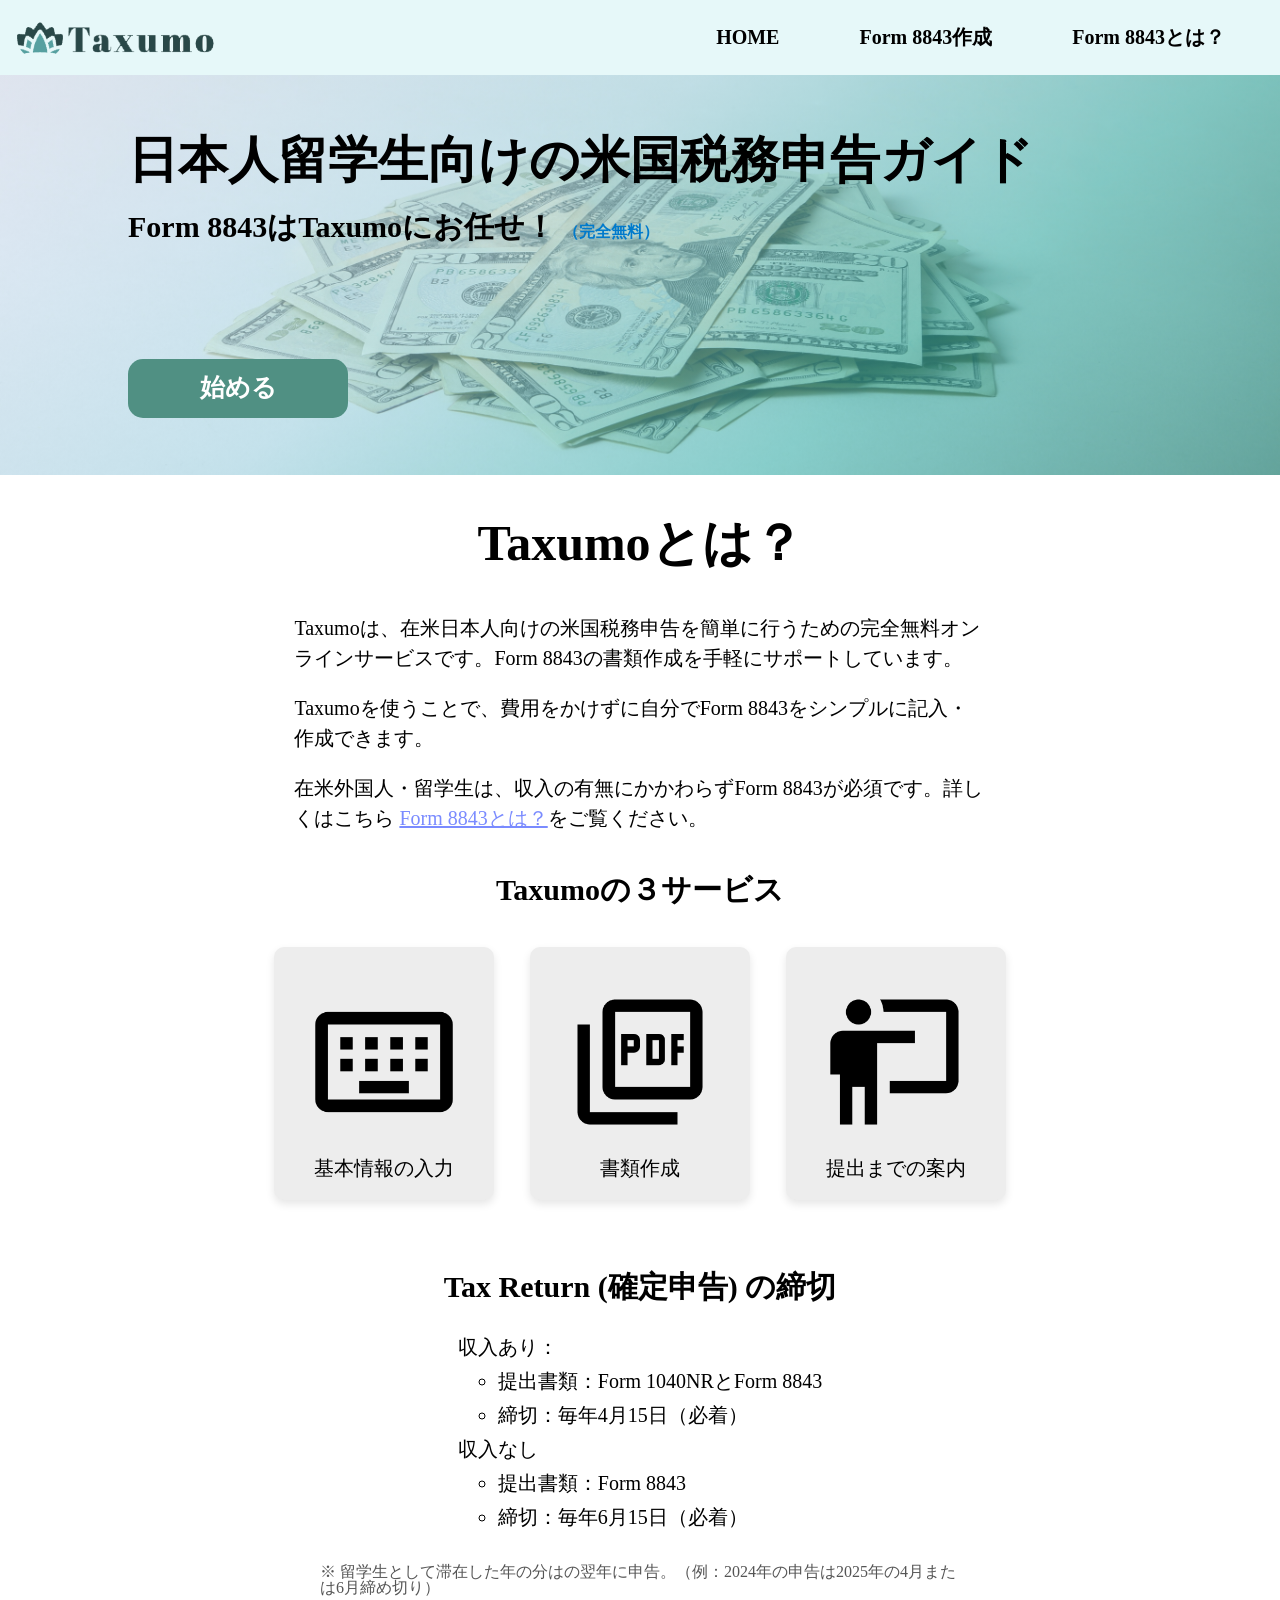
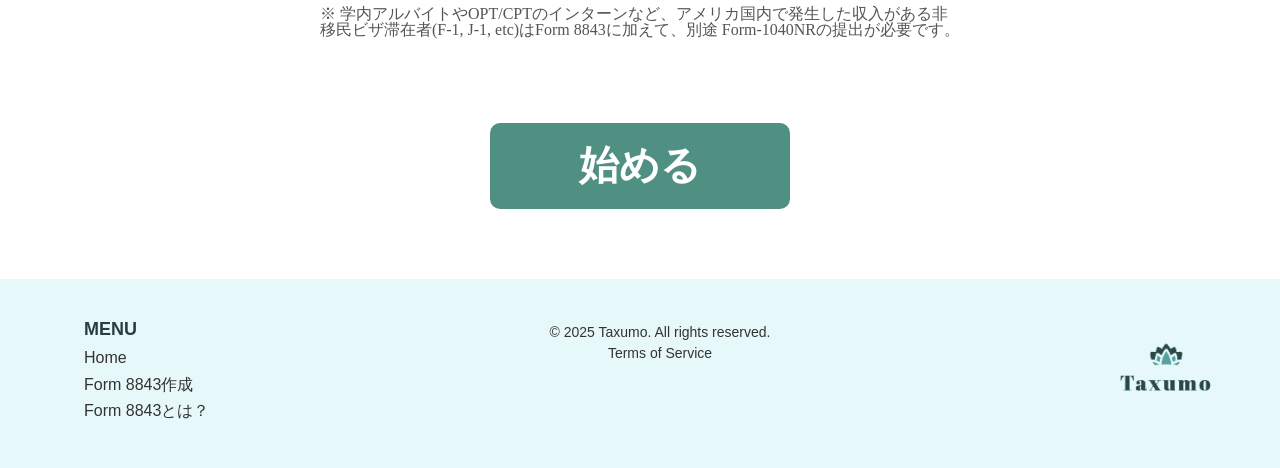
==== tax-tool/index.html @ c22b90a5 "changed folder name to tax-tool to connect dev and deploy env" ====
<!DOCTYPE html>
<html lang="ja">

<head>
    <meta charset="UTF-8">
    <meta name="viewport" content="width=device-width,initial-scale=1">
    <title>自分で作成するForm 8843 | Taxumo - 米国税務申告ガイド</title>
    <meta name="description" content="Taxumoは、留学生や在米外国人が自分でForm 8843を作成するための完全無料オンラインサービスです。米国税務申告に必要な情報をシンプルに入力でき、申請手続きもサポートします。">
    <meta name="keywords" content="Form 8843, f8843, 留学生, 米国税務, 税務申告, Taxumo, 自分で作成, 完全無料">
    <!-- Open Graph tags -->
    <meta property="og:title" content="自分で作成するForm 8843 | Taxumo">
    <meta property="og:description" content="Taxumoは、在米外国人や留学生が完全無料で自分でForm 8843を作成できるオンラインサービスです。">
    <meta property="og:url" content="https://entama.jp/tax-tool/">
    <meta property="og:type" content="website">
    <link rel="stylesheet" href="./css/destyle.css">
    <link rel="stylesheet" href="./css/home.css">
    <script src="./js/router.js"></script>
    <link rel="icon" href="./image/logo/taxumo-mark.png" type="image/png">
    
    <!-- Google tag (gtag.js) -->
    <script async src="https://www.googletagmanager.com/gtag/js?id=G-BQM5PJKJGV"></script>
    <script>
    window.dataLayer = window.dataLayer || [];
    function gtag(){dataLayer.push(arguments);}
    gtag('js', new Date());

    gtag('config', 'G-BQM5PJKJGV');
    </script>
</head>

<body>
    <header>
        <nav class="menu">
            <a href="#" id="top-left-logo">
                <img src="./image/logo/taxumo-mark.png" alt="icon" width="50" height=auto>
                <h1><img src="./image/logo/taxumo-letter.png" alt="icon" width="150" height=auto></h1>
                </h1>
            </a>

            <!-- hamburger menu -->
            <div class="hamburger-menu" onclick="toggleMenu(this)">
                <div class="hamburger-line"></div>
                <div class="hamburger-line"></div>
                <div class="hamburger-line"></div>
            </div>

            <ul id="menu-list">
                <li><a id="headerHomeBtn" href="javascript:void(0)">HOME</a></li>
                <li><a id="headerAgreementBtn" href="javascript:void(0)">Form 8843作成</a></li>
                <li><a href="https://ryugaku.entama.jp/2024/04/f1-student-tax-form-8843-and-1040nr/">Form 8843とは？</a></li>
                <!-- Switch JPN EN -->
                <!-- <li><a href="#"></a></li>
            <li><a href="#"></a></li> -->
            <!-- <li><a href="#">Login</a></li> -->
            </ul>
        </nav>
    </header>
    <!-- メニューを全表示かアイコンのみか判別するJS -->
    <script>
        function toggleMenu(element) {
            element.classList.toggle("active");
        }
    </script>

    <main>
        <!-- トップ -->
        <section class="top">
            <div class="top-title">
                <h1>日本人留学生向けの米国税務申告ガイド</h1>
                <h2>Form 8843はTaxumoにお任せ！ <span style="font-size:16px;color:#007acc;">（完全無料）</span></h2>
            </div>
            <h3><a id="goToAgreementBtn1" href="javascript:void(0)">始める</a></h3>
        </section>
        <!-- サービス概要 -->
        <section class="intro-service">
            <h1>Taxumoとは？</h1>
            <p>Taxumoは、在米日本人向けの米国税務申告を簡単に行うための完全無料オンラインサービスです。Form 8843の書類作成を手軽にサポートしています。</p>
            <p>Taxumoを使うことで、費用をかけずに自分でForm 8843をシンプルに記入・作成できます。</p>
            <p>在米外国人・留学生は、収入の有無にかかわらずForm 8843が必須です。詳しくはこちら
                <a href="https://ryugaku.entama.jp/2024/04/f1-student-tax-form-8843-and-1040nr/"><span>Form 8843とは？</span></a>をご覧ください。
            </p>

            <!-- サービス内容３点 -->
            <h2>Taxumoの３サービス</h2>
            <div class="intro-service-content">
                <div class="intro-service-content-item">
                    <p><img src="./image/logo/keyboard.png" alt="image"></p>
                    <h3>基本情報の入力</h3>
                </div>
                <div class="intro-service-content-item">
                    <p><img src="./image/logo/pdf.png" alt="image"></p>
                    <h3>書類作成</h3>
                </div>
                <div class="intro-service-content-item">
                    <p><img src="./image/logo/teach.png" alt="image"></p>
                    <h3>提出までの案内</h3>
                </div>
            </div>  
        </section>

        <div class="deadline">
            <h2>Tax Return (確定申告) の締切</h2>
            <ul>
                <li>収入あり：
                    <ol>
                        <li>提出書類：Form 1040NRとForm 8843</li>
                        <li>締切：毎年4月15日（必着）</li>
                    </ol>
                <li>収入なし</li>
                <ol>
                    <li>提出書類：Form 8843</li>
                    <li>締切：毎年6月15日（必着）</li>
                </ol>
            </ul>
            <div class="annotation">
                <p>※ 留学生として滞在した年の分はの翌年に申告。（例：2024年の申告は2025年の4月または6月締め切り）</p>
                <p>※ 学内アルバイトやOPT/CPTのインターンなど、アメリカ国内で発生した収入がある非移民ビザ滞在者(F-1, J-1, etc)はForm 8843に加えて、別途
                    Form-1040NRの提出が必要です。</p>
            </div>
        </div>


        <!-- Form作成開始ボタン -->
        <h3 id="start"><a id="goToAgreementBtn2" href="javascript:void(0)">始める</a></h3>

    </main>

    <footer>
        <div class="footer-menu">
            <h2>MENU</h2>
            <ul>
                <li><a id="footerHomeBtn" href="javascript:void(0)">Home</a></li>
                <li><a id="footerAgreementBtn" href="javascript:void(0)">Form 8843作成</a></li>
                <li><a href="https://ryugaku.entama.jp/2024/04/f1-student-tax-form-8843-and-1040nr/">Form 8843とは？</a></li>
            </ul>
        </div>
        <div class="footer-content">
            <p>© 2025 Taxumo. All rights reserved.</p>
            <a id="footerTermsBtn" href="javascript:void(0)">Terms of Service</a>
        </div>
        <div class="footer-logo">
            <img src="./image/logo/taxumo-logo.png" alt="icon">
        </div>
    </footer>
</body>

</html>
---- tax-tool/css/destyle.css ----
/*! destyle.css v4.0.1 | MIT License | https://github.com/nicolas-cusan/destyle.css */

/* Reset box-model and set borders */
/* ============================================ */

*,
::before,
::after {
  box-sizing: border-box;
  border-style: solid;
  border-width: 0;
  min-width: 0;
}

/* Document */
/* ============================================ */

/**
 * 1. Correct the line height in all browsers.
 * 2. Prevent adjustments of font size after orientation changes in iOS.
 * 3. Remove gray overlay on links for iOS.
 */

html {
  line-height: 1.15; /* 1 */
  -webkit-text-size-adjust: 100%; /* 2 */
  -webkit-tap-highlight-color: transparent; /* 3*/
}

/* Sections */
/* ============================================ */

/**
 * Remove the margin in all browsers.
 */

body {
  margin: 0;
}

/**
 * Render the `main` element consistently in IE.
 */

main {
  display: block;
}

/* Vertical rhythm */
/* ============================================ */

p,
table,
blockquote,
address,
pre,
iframe,
form,
figure,
dl {
  margin: 0;
}

/* Headings */
/* ============================================ */

h1,
h2,
h3,
h4,
h5,
h6 {
  font-size: inherit;
  font-weight: inherit;
  margin: 0;
}

/* Lists (enumeration) */
/* ============================================ */

ul,
ol {
  margin: 0;
  padding: 0;
  list-style: none;
}

/* Lists (definition) */
/* ============================================ */

dt {
  font-weight: bold;
}

dd {
  margin-left: 0;
}

/* Grouping content */
/* ============================================ */

/**
 * 1. Add the correct box sizing in Firefox.
 * 2. Show the overflow in Edge and IE.
 */

hr {
  box-sizing: content-box; /* 1 */
  height: 0; /* 1 */
  overflow: visible; /* 2 */
  border-top-width: 1px;
  margin: 0;
  clear: both;
  color: inherit;
}

/**
 * 1. Correct the inheritance and scaling of font size in all browsers.
 * 2. Correct the odd `em` font sizing in all browsers.
 */

pre {
  font-family: monospace, monospace; /* 1 */
  font-size: inherit; /* 2 */
}

address {
  font-style: inherit;
}

/* Text-level semantics */
/* ============================================ */

/**
 * Remove the gray background on active links in IE 10.
 */

a {
  background-color: transparent;
  text-decoration: none;
  color: inherit;
}

/**
 * 1. Remove the bottom border in Chrome 57-
 * 2. Add the correct text decoration in Chrome, Edge, IE, Opera, and Safari.
 */

abbr[title] {
  text-decoration: underline dotted; /* 2 */
}

/**
 * Add the correct font weight in Chrome, Edge, and Safari.
 */

b,
strong {
  font-weight: bolder;
}

/**
 * 1. Correct the inheritance and scaling of font size in all browsers.
 * 2. Correct the odd `em` font sizing in all browsers.
 */

code,
kbd,
samp {
  font-family: monospace, monospace; /* 1 */
  font-size: inherit; /* 2 */
}

/**
 * Add the correct font size in all browsers.
 */

small {
  font-size: 80%;
}

/**
 * Prevent `sub` and `sup` elements from affecting the line height in
 * all browsers.
 */

sub,
sup {
  font-size: 75%;
  line-height: 0;
  position: relative;
  vertical-align: baseline;
}

sub {
  bottom: -0.25em;
}

sup {
  top: -0.5em;
}

/* Replaced content */
/* ============================================ */

/**
 * Prevent vertical alignment issues.
 */

svg,
img,
embed,
object,
iframe {
  vertical-align: bottom;
}

/* Forms */
/* ============================================ */

/**
 * Reset form fields to make them styleable.
 * 1. Make form elements stylable across systems iOS especially.
 * 2. Inherit text-transform from parent.
 */

button,
/* input, */
optgroup,
select,
textarea {
  -webkit-appearance: none; /* 1 */
  appearance: none;
  vertical-align: middle;
  color: inherit;
  font: inherit;
  background: transparent;
  padding: 0;
  margin: 0;
  border-radius: 0;
  text-align: inherit;
  text-transform: inherit; /* 2 */
}

.field input {
  -webkit-appearance: none; /* 1 */
  appearance: none;
  vertical-align: middle;
  color: inherit;
  font: inherit;
  background: transparent;
  padding: 0;
  margin: 0;
  border-radius: 0;
  text-align: inherit;
  text-transform: inherit; /* 2 */
}

/**
 * Correct cursors for clickable elements.
 */

button,
[type="button"],
[type="reset"],
[type="submit"] {
  cursor: pointer;
}

button:disabled,
[type="button"]:disabled,
[type="reset"]:disabled,
[type="submit"]:disabled {
  cursor: default;
}

/**
 * Improve outlines for Firefox and unify style with input elements & buttons.
 */

:-moz-focusring {
  outline: auto;
}

select:disabled {
  opacity: inherit;
}

/**
 * Remove padding
 */

option {
  padding: 0;
}

/**
 * Reset to invisible
 */

fieldset {
  margin: 0;
  padding: 0;
  min-width: 0;
}

legend {
  padding: 0;
}

/**
 * Add the correct vertical alignment in Chrome, Firefox, and Opera.
 */

progress {
  vertical-align: baseline;
}

/**
 * Remove the default vertical scrollbar in IE 10+.
 */

textarea {
  overflow: auto;
}

/**
 * Correct the cursor style of increment and decrement buttons in Chrome.
 */

[type="number"]::-webkit-inner-spin-button,
[type="number"]::-webkit-outer-spin-button {
  height: auto;
}

/**
 * Correct the outline style in Safari.
 */

[type="search"] {
  outline-offset: -2px; /* 1 */
}

/**
 * Remove the inner padding in Chrome and Safari on macOS.
 */

[type="search"]::-webkit-search-decoration {
  -webkit-appearance: none;
}

/**
 * 1. Correct the inability to style clickable types in iOS and Safari.
 * 2. Fix font inheritance.
 */

::-webkit-file-upload-button {
  -webkit-appearance: button; /* 1 */
  font: inherit; /* 2 */
}

/**
 * Fix appearance for Firefox
 */
[type="number"] {
  -moz-appearance: textfield;
}

/**
 * Clickable labels
 */

label[for] {
  cursor: pointer;
}

/* Interactive */
/* ============================================ */

/*
 * Add the correct display in Edge, IE 10+, and Firefox.
 */

details {
  display: block;
}

/*
 * Add the correct display in all browsers.
 */

summary {
  display: list-item;
}

/*
 * Remove outline for editable content.
 */

[contenteditable]:focus {
  outline: auto;
}

/* Tables */
/* ============================================ */

/**
1. Correct table border color inheritance in all Chrome and Safari.
*/

table {
  border-color: inherit; /* 1 */
  border-collapse: collapse;
}

caption {
  text-align: left;
}

td,
th {
  vertical-align: top;
  padding: 0;
}

th {
  text-align: left;
  font-weight: bold;
}
---- tax-tool/css/home.css ----
@charset "utf-8";

body {
    margin: 0;
    padding: 0;
}


/*　ヘッダー */
.menu {
    top: 0;
    left: 0;
    z-index: 999;
    display: flex;
    position: fixed;
    width: 100%;
    height: 75px;
    padding: 0 15px;
    align-items: center;
    background: #E6F8F9;
}

.menu #top-left-logo {
    display: flex;
    justify-content: left;
    align-items: center;
}

.menu #top-left-logo h1 {
    margin: 0;
    padding: 0;
    color: #000000;
    font-size: 30px;
    font-weight: bold;
}

.menu ul {
    display: flex;
    justify-content: flex-end;
    align-items: center;
    width: 70%;
    margin: 0 0 0 auto;
    list-style-type: none;
    font-size: 20px;
    font-weight: bold;
    transition: transform 0.3s ease-in-out;
}

.menu li {
    position: relative;
    display: inline-block;
    color: black;
    text-decoration: none;
    transition: 0.3s;
}

.menu li a {
    display: flex;
    align-items: center;
    padding: 0 40px;
    height: 75px;
    text-decoration: none;
    color: inherit;
}

.menu li a:hover {
    background: #f3fcfc;
    color: #3d4246;
}

/* PC Main */
main {
    margin-top: 75px;
    /* ヘッダーの高さ分だけ下にずらす */
}

main .top {
    display: flex;
    flex-direction: column;
    justify-content: space-around;
    height: 400px;

    background-image: linear-gradient(140deg,
            #d9e5f877,
            #a0e0ef77 40%,
            #44c7c088 70%,
            #128a7c88),
        url("../image/home-img.jpg");
    background-size: cover;
    background-position: center;
    background-repeat: no-repeat;
}

main .top .top-title {
    display: flex;
    flex-direction: column;
    justify-content: space-evenly;
}

main .top h1 {
    margin: 0 10vw 20px;
    color: #000000;
    font-size: 50px;
    font-weight: bold;
}

main .top h2 {
    margin: 0 10vw;
    color: #000000;
    font-size: 30px;
    font-weight: bold;
}

main .top h3 {
  width: 220px;
  border-radius: 15px;
  text-align: center;
  margin: 0 10vw;
  font-size: 25px;
  font-weight: bold;
  overflow: hidden; /* aの角丸対応 */
}

main .top h3 a {
  display: block;
  width: 100%;
  padding: 15px;
  background: rgb(80, 144, 131);
  color: #ffffff;
  text-decoration: none;
}

main .top h3 a:hover {
  background: rgb(107, 179, 164);
  box-shadow: 0 4px 8px rgb(0 0 0 / 0.1);
  transition: 0.3s;
}

  /* サービス紹介 */
main .intro-service {
    /* background: #e4cbee; */
    width: 60vw;
    margin: 0 auto;
}

main .intro-service h1 {
    margin: 40px auto;
    text-align: center;
    color: #000000;
    font-size: 50px;
    font-weight: bold;
}

main .intro-service p {
    margin: 20px 5%;
    color: #000000;
    font-size: 20px;
    line-height: 1.5
}

main .intro-service h2 {
    margin: 40px auto 20px;
    color: #000000;
    text-align: center;
    font-size: 30px;
    font-weight: bold;
}

main .intro-service span {
    color: #7a8bff;
    text-decoration: underline;
}

/* サービス詳細 */
main .intro-service .intro-service-content {
    /* background: #b1fedb; */
    display: flex;
    justify-content: space-around;
    flex-wrap: wrap;
    align-items: center;
}

main .intro-service .intro-service-content-item {
    width: 220px;
    margin: 20px 3px;
    padding: 20px;
    background: #ededed;
    border-radius: 10px;
    box-shadow: 0 4px 8px rgb(0 0 0 / 0.1);
}

main .intro-service .intro-service-content-item p {
    text-align: center;
}

main .intro-service .intro-service-content-item img {
    width: 150px;
    height: auto
}

main .intro-service .intro-service-content-item h3 {
    font-size: 20px;
    text-align: center;
}

/* 締め切り解説 */
main .deadline {
    display: flex;
    flex-direction: column;
    justify-content: center;
    align-items: center;
    margin: 20px 0;
    padding: 10px 0;
}

main .deadline h2 {
    margin: 20px;
    font-size: 30px;
    font-weight: bold;
    color: #000000;
    text-align: center;
}

main .deadline ul {
    padding: 0;
    margin: 0 7.5%;
    align-items: center;
    list-style: none;
}

main .deadline ul li {
    margin: 10px 0;
    font-size: 20px;
    color: #000000;
    line-height: 1.2;
}

main .deadline ol {
    list-style: circle;
    padding-left: 40px;

}

main .deadline .annotation {
    margin: 20px 0;
    width: 50%
}

main .deadline p {
    padding: 5px 0;
    font-size: 16px;
    color: #555555;
    text-decoration: none;
    line-height: 1;
}

/* 開始ボタン */
main #start {
    display: flex;
    justify-content: center;
    margin: 50px auto 70px;
}

main #start a {
    width: 300px;
    padding: 20px;

    background: rgb(80, 144, 131);
    border-radius: 10px;
    color: #ffffff;

    font-size: 40px;
    font-weight: bold;
    text-align: center;
}

main #start a:hover {
    background: rgb(107, 179, 164);
    box-shadow: 0 4px 8px rgb(0 0 0 / 0.2);
    transition: 0.3s;
}

/* フッター */
footer {
    display: flex;
    flex-wrap: wrap;
    justify-content: space-between;
    align-items: flex-start;
    padding: 40px 5vw;

    background-color: #E6F8F9;
    font-family: sans-serif;
    color: #333;
}

.footer-menu {
    flex: 1 1 100px;
    margin: 0 20px;
}

.footer-menu h2 {
    margin-bottom: 10px;
    font-size: 18px;
    font-weight: bold;
    color: #283F3F;
}

.footer-menu ul {
    list-style: none;
    padding: 0;
}

.footer-menu li {
    margin-bottom: 8px;
}

.footer-menu a {
    color: #333;
    text-decoration: none;
}

.footer-menu a:hover {
    text-decoration: underline;
}

.footer-content {
    flex: 2 1 300px;
    text-align: center;
    font-size: 14px;
    margin-bottom: 20px;
}

.footer-content p {
    margin: 5px 0;
}

.footer-logo {
    flex: 1 1 100px;
    text-align: right;
}

.footer-logo img {
    width: 100px;
    height: 100px;
    object-fit: contain;
}

/* Smartphone and Tablet */
@media screen and (max-width: 840px) {
    body {
        margin: 0;
        padding: 0;
        width: 100vw;
        max-width: 100vw;
        overflow-x: hidden;
    }

    /* ３本線のメニュー(ハンバーガーメニュー)のスタイル */
    .hamburger-menu {
        position: fixed;
        top: 28px;
        right: 30px;

        display: flex;
        flex-direction: column;
        justify-content: center;

        width: 30px;
        height: 20px;

        cursor: pointer;
        transition: transform 0.3s;
    }

    /* ハンバーガーメニューのアイコンのスタイル */
    .hamburger-line {
        width: 100%;
        height: 2px;
        margin-bottom: 4px;

        background-color: #333333;
        transition: background-color 0.3s;
    }

    /* activeクラスのスタイル */
    .active .hamburger-line:nth-child(1) {
        transform: translateY(6px) rotate(45deg);
    }

    .active .hamburger-line:nth-child(2) {
        opacity: 0;
    }

    .active .hamburger-line:nth-child(3) {
        transform: translateY(-6px) rotate(-45deg);
    }

    /* クリック前のメニューのスタイル：非表示 */
    #menu-list {
        display: none;
        background-color: #333333;
        padding: 20px;
    }

    /* active（アイコンをクリック後)のメニューのスタイル */
    .active+#menu-list {
        position: fixed;
        /* 画面の右上に固定する */
        top: 75px;
        /* 上端に配置 */
        right: 0;
        /* 右端に配置 */
        box-shadow: 0 4px 8px rgb(0 0 0 / 0.1);
        /* 影をつけて視覚的に区切る */
        z-index: 1000;
        /* 他の要素の上に表示されるように */
        
        display: flex;
        flex-direction: column;
        justify-content: center;

        width: 60vw;
        height: 40%;
    }

    .active+#menu-list a {
        display: block;
        padding: 1rem;
        text-decoration: none;
        color: #fff;
        font-size: 16px;
        transition-duration: 0.2s;
    }

    .menu li a:hover {
        background-color: transparent !important; /* ← 白背景を無効化 */
        color: #E6F8F9;
    }

    .menu li a::before {
        content: "";
        position: absolute;
        left: 0;
        bottom: 30px;
        width: 0;
        height: 2px;
        background: #E6F8F9;
        transition: 0.3s;
    }

    .menu li a:hover::before {
        width: 100%;
    }

    /* メインコンテンツのスタイル */

    main .top h1 {
        font-size: 40px;
    }

    main .top h2 {
        font-size: 25px;
    }

    main .top h3 {
        width: 180px;
        border-radius: 12px;
        font-size: 20px;
    }

    /* サービス紹介 */
    main .intro-service {
        width: 80vw;
    }

    main .intro-service h1 {
        font-size: 40px;
    }

    main .intro-service p {
        font-size: 18px;
    }

    main .intro-service h2 {
        font-size: 25px;
    }

    /* サービス紹介グリッド */
    main .intro-service .intro-service-content {
        /* background: #b1fedb; */
    }

    main .intro-service .intro-service-content-item {
        width: 200px;
    }

    main .intro-service .intro-service-content-item img {
        width: 120px;
    }

    main .intro-service .intro-service-content-item h3 {
        font-size: 18px;
    }

    /* 締め切り解説 */

    main .deadline h2 {
        font-size: 25px;
        max-width: 80vw;
    }

    main .deadline ul li {
        font-size: 18px;
    }

    main .deadline .annotation {
        width: 80%
    }

    main .deadline p {
        font-size: 15px;
    }

    /* スタートボタン */
    main #start {
        margin: 40px auto 70px;
    }

    main #start a {
        border-radius: 10px;
        width: 230px;
        font-size: 28px;
        padding: 15px;
    }

    /* フッター PC版と変化なし */
}

/* スマホ用のフッター調整スタイル */
@media screen and (max-width: 500px) {
    /* フッター */
    footer {
        flex-direction: column;
        align-items: center;
    }

    .footer-menu {
        flex: none;
        display: flex;
        flex-direction: column;
    }

    .footer-menu ul {
        display: flex;
    }

    .footer-menu li {
        padding-right: 15px;
    }
    .footer-menu a {
        text-decoration: underline;
    }

    .footer-content {
        flex: none;
        margin: 20px auto;
    }

    .footer-logo {
        flex: none;
    }

    .footer-logo img {
        width: 200px;
        height: auto;
    }
}
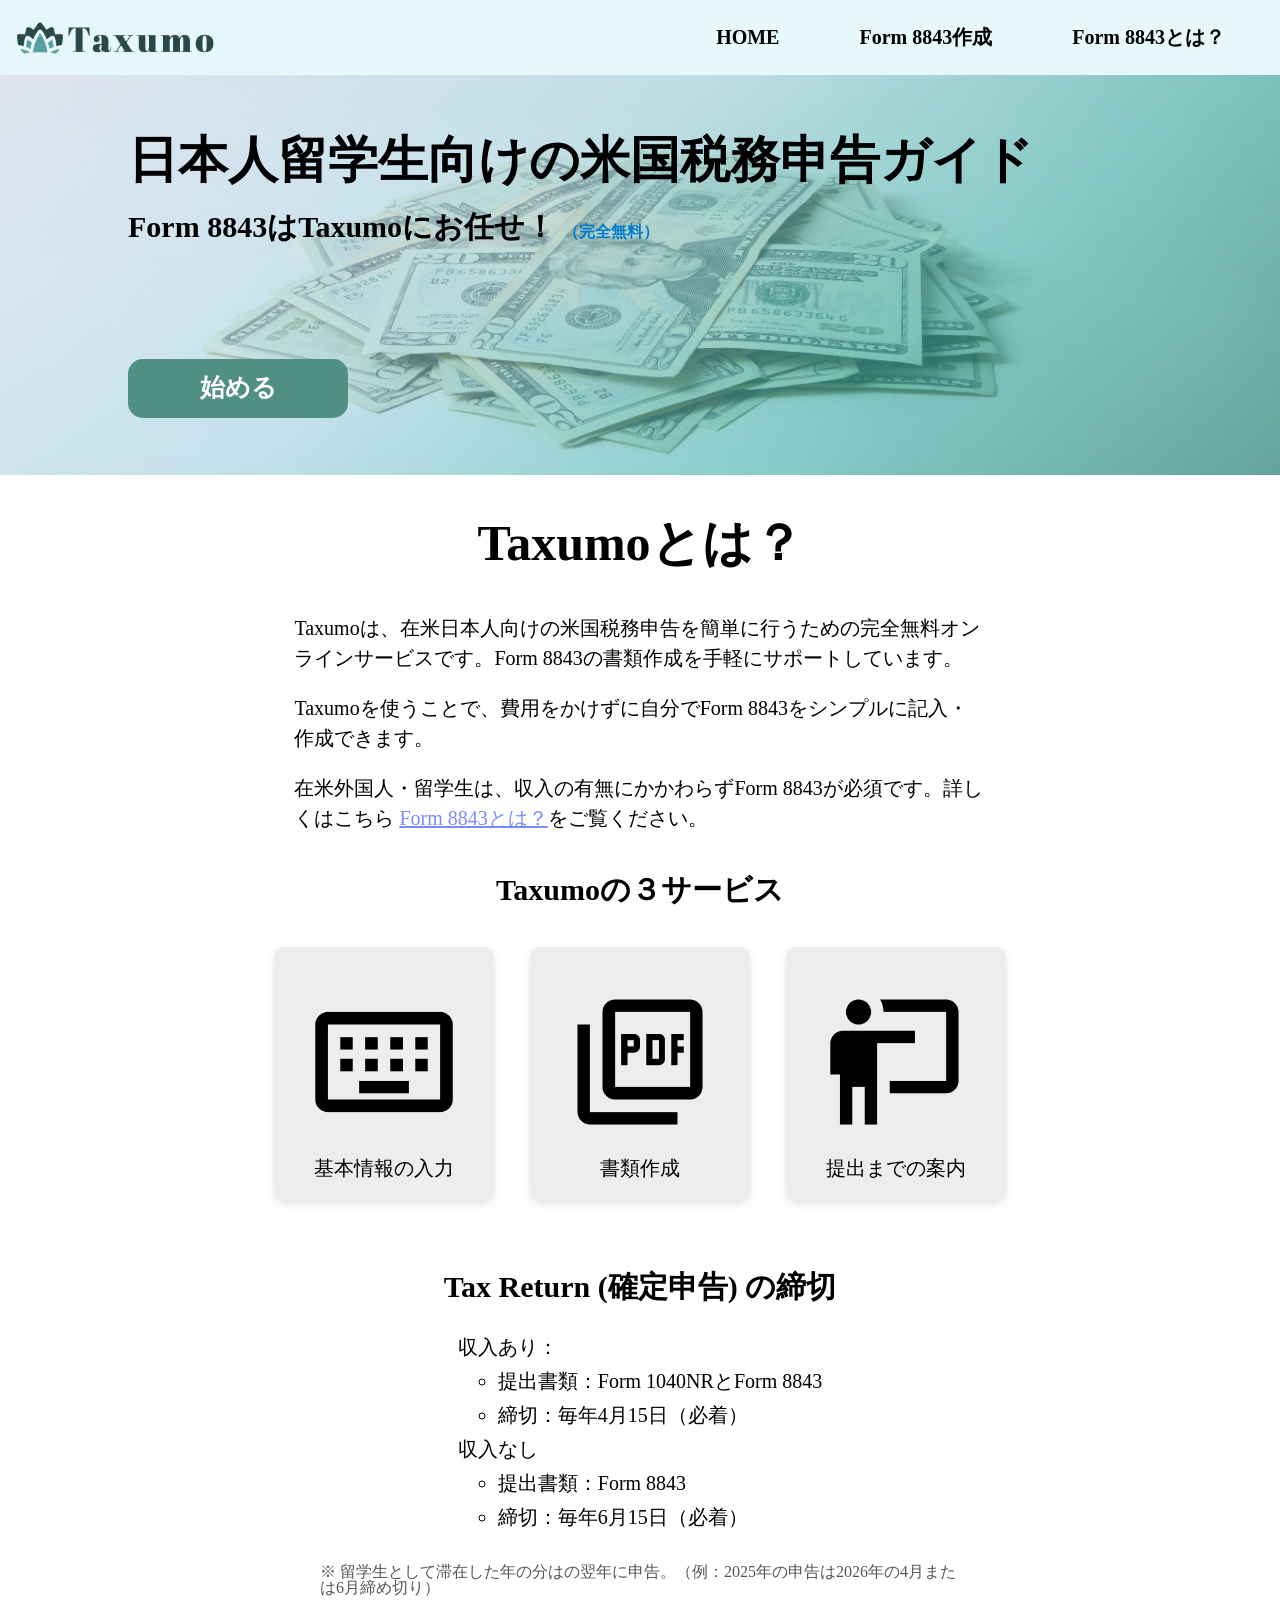
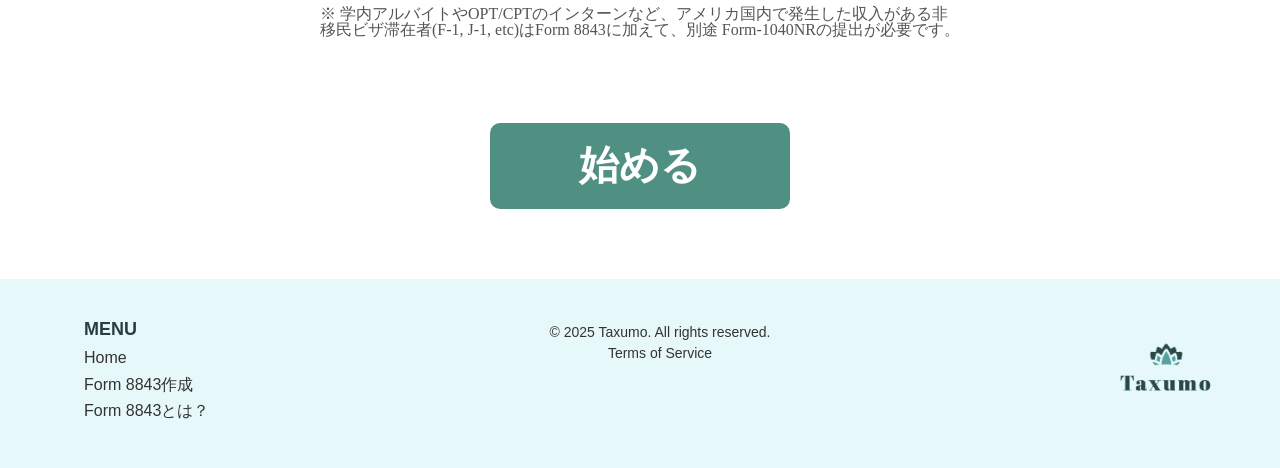
==== commit b28c2b64: "2024to2025" ====
--- a/tax-tool/index.html
+++ b/tax-tool/index.html
@@ -113,7 +113,7 @@
                 </ol>
             </ul>
             <div class="annotation">
-                <p>※ 留学生として滞在した年の分はの翌年に申告。（例：2024年の申告は2025年の4月または6月締め切り）</p>
+                <p>※ 留学生として滞在した年の分はの翌年に申告。（例：2025年の申告は2026年の4月または6月締め切り）</p>
                 <p>※ 学内アルバイトやOPT/CPTのインターンなど、アメリカ国内で発生した収入がある非移民ビザ滞在者(F-1, J-1, etc)はForm 8843に加えて、別途
                     Form-1040NRの提出が必要です。</p>
             </div>
